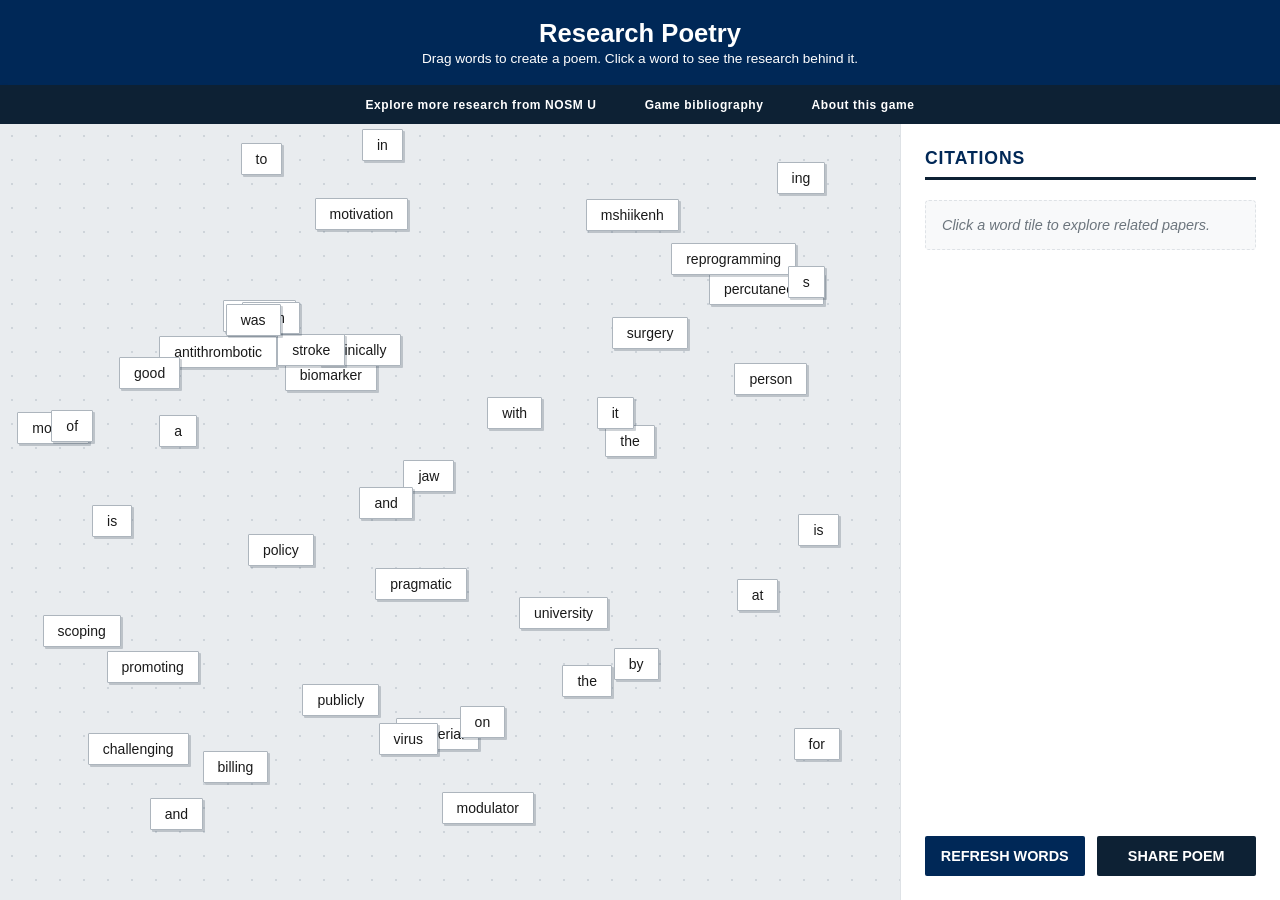
==== index.html @ a44dd26d "Update index.html" ====
<!DOCTYPE html>
<html lang="en">
<head>
    <meta charset="UTF-8">
    <meta name="viewport" content="width=device-width, initial-scale=1.0">
    <title>Research Poetry | NOSM University</title>
    <link rel="stylesheet" href="style.css">
</head>
<body>

<header>
    <div class="header-branding">
        <h1>Research Poetry</h1>
        <p>Drag words to create a poem. Click a word to see the research behind it.</p>
    </div>

    <nav class="header-nav" aria-label="Secondary Navigation">
        <div class="nav-container">
            <a href="https://libraryguides.nosm.ca/AnnFacPubs" target="_blank">Explore more research from NOSM U</a>
            <a href="bibliography.html" target="_blank">Game bibliography</a>
            <a href="https://github.com/erica-finch/research-poetry" target="_blank">About this game</a>
        </div>
    </nav>
</header>

<main id="game-container">
    <div id="workspace" aria-label="Poetry Workspace"></div>

    <aside id="info-panel">
        <section class="citation-section">
            <h2>Citations</h2>
            <div id="citation-display">
                <p class="placeholder">Click a word tile to explore related papers.</p>
                <ul id="citation-list"></ul>
            </div>
        </section>
        
        <div class="controls">
            <button type="button" id="refresh-btn">Refresh Words</button>
            <button type="button" id="share-btn">Share Poem</button>
        </div>
    </aside>
</main>

<script src="script.js"></script>
</body>
</html>
---- style.css ----
/* 1. Global Setup */
* {
    box-sizing: border-box;
    margin: 0;
    padding: 0;
}

body {
    /* Reverted to system-standard sans-serif stack */
    font-family: -apple-system, BlinkMacSystemFont, "Segoe UI", Roboto, Helvetica, Arial, sans-serif;
    background-color: #f8f9fa;
    color: #333;
    display: flex;
    flex-direction: column;
    height: 100vh;
    overflow: hidden;
}

/* Reset Header to stack vertically */
header {
    display: block;
    padding: 0;
    border-bottom: none;
}

/* 1. The Branding Bar (Lighter Blue: #002857) */
.header-branding {
    background-color: #002857; 
    padding: 1.2rem 2rem;
    color: #ffffff;
    text-align: center;
}

.header-branding h1 {
    font-size: 1.6rem;
    margin-bottom: 0.15rem;
    color: #ffffff;
}

.header-branding p {
    font-size: 0.85rem;
    color: #ffffff;
}

/* 2. The Navigation Bar (Darker Blue: #0d2134) */
.header-nav {
    background-color: #0d2134; 
    padding: 0; 
    box-shadow: 0 2px 4px rgba(0,0,0,0.1);
}

.nav-container {
    max-width: 1200px;
    display: flex;
    justify-content: center; /* Centers the group of links */
    margin: 0 auto; /* Ensures the container itself is centered if max-width is reached */
}

.header-nav a {
    color: #ffffff;
    text-decoration: none;
    font-size: 0.75rem;
    font-weight: 700;
    padding: 0.8rem 1.5rem;
    letter-spacing: 0.05em;
    transition: background-color 0.2s ease;
    display: inline-block;
    text-align: center;
}

.header-nav a:hover {
    background-color: #333; 
    color: #ffffff;
    text-decoration: none;
}

/* 3. Main Layout */
#game-container {
    display: flex;
    flex: 1;
    overflow: hidden;
}

/* 4. The Workspace (The Fridge) */
#workspace {
    position: relative;
    flex: 1;
    background-color: #e9ecef;
    background-image: radial-gradient(#ced4da 1px, transparent 1px);
    background-size: 24px 24px;
    cursor: default;
    overflow: hidden;
}

/* 5. The Magnetic Tiles */
.tile {
    position: absolute;
    padding: 7px 14px;
    background-color: #ffffff;
    color: #1a1a1a;
    border: 1px solid #adb5bd;
    border-radius: 1px;
    font-size: 14px;
    font-weight: 500;
    cursor: grab;
    user-select: none;
    box-shadow: 2px 2px 0px rgba(13, 33, 52, 0.2); 
    white-space: nowrap;
    transition: transform 0.05s ease, box-shadow 0.1s ease;
}

.tile:hover {
    border-color: #002857; 
    background-color: #fdfdfd;
}

.tile:active {
    cursor: grabbing;
    box-shadow: 4px 4px 12px rgba(0,0,0,0.15);
    z-index: 1000;
    transform: scale(1.02);
}

/* 6. Sidebar (Info Panel) */
#info-panel {
    width: 380px;
    background-color: #ffffff;
    border-left: 1px solid #dee2e6;
    display: flex;
    flex-direction: column;
    padding: 1.5rem;
    overflow-y: auto;
}

#info-panel h2 {
    font-size: 1.1rem;
    margin-bottom: 1.2rem;
    color: #002857; 
    border-bottom: 3px solid #0d2134; 
    padding-bottom: 0.5rem;
    text-transform: uppercase;
    letter-spacing: 0.05em;
}

.placeholder {
    color: #6c757d;
    font-style: italic;
    font-size: 0.9rem;
    background: #f8f9fa;
    padding: 1rem;
    border-radius: 4px;
    border: 1px dashed #dee2e6;
}

#citation-list {
    list-style: none;
}

#citation-list li {
    margin-bottom: 1.2rem;
    padding-bottom: 1rem;
    border-bottom: 1px solid #f1f3f5;
}

#citation-list a {
    color: #002857;
    text-decoration: none;
    font-weight: 600;
    font-size: 0.95rem;
    display: block;
    line-height: 1.4;
}

#citation-list a:hover {
    color: #0d2134;
    text-decoration: underline;
}

/* 7. Buttons */
.controls {
    margin-top: auto;
    display: grid;
    grid-template-columns: 1fr 1fr;
    gap: 12px;
    padding-top: 1.5rem;
}

button {
    padding: 12px;
    border: none;
    border-radius: 2px;
    cursor: pointer;
    font-weight: 600;
    font-size: 0.9rem;
    transition: all 0.2s;
    text-transform: uppercase;
}

#refresh-btn {
    background-color: #002857;
    color: white;
}

#refresh-btn:hover {
    background-color: #0d2134;
}

#share-btn {
    background-color: #0d2134;
    color: white;
}

#share-btn:hover {
    background-color: #333;
}
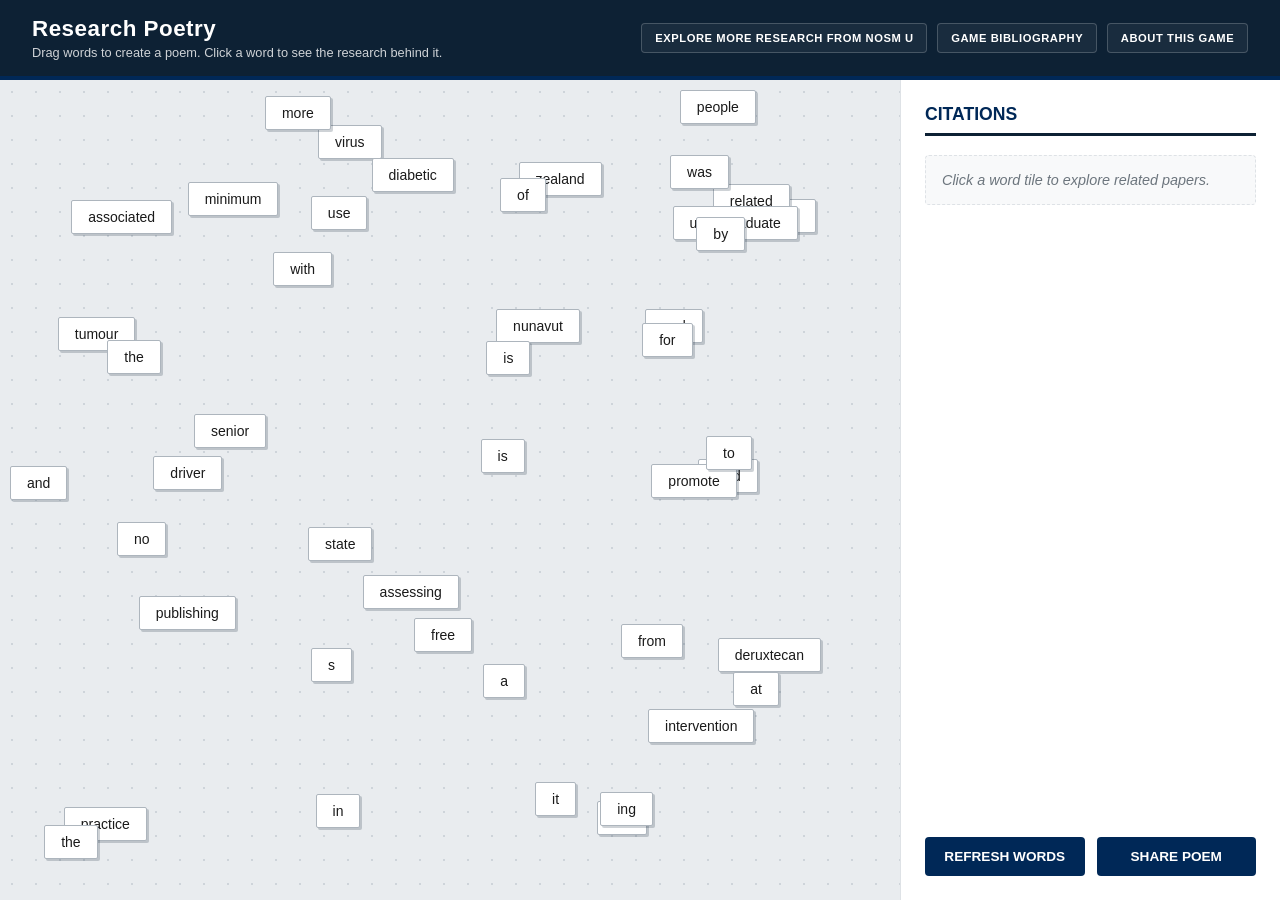
==== commit 25d17faf: "Update index.html" ====
--- a/index.html
+++ b/index.html
@@ -3,7 +3,10 @@
 <head>
     <meta charset="UTF-8">
     <meta name="viewport" content="width=device-width, initial-scale=1.0">
+    
+    <!-- EDIT: Change this text to appear in the browser tab -->
     <title>Research Poetry | NOSM University</title>
+    
     <link rel="stylesheet" href="style.css">
 </head>
 <body>
@@ -16,9 +19,12 @@
 
     <nav class="header-nav" aria-label="Secondary Navigation">
         <div class="nav-container">
+            
+            <!-- EDIT: Update these links to point to your institution's resources -->
             <a href="https://libraryguides.nosm.ca/AnnFacPubs" target="_blank">Explore more research from NOSM U</a>
             <a href="bibliography.html" target="_blank">Game bibliography</a>
             <a href="https://github.com/erica-finch/research-poetry" target="_blank">About this game</a>
+            
         </div>
     </nav>
 </header>
--- a/style.css
+++ b/style.css
@@ -6,7 +6,6 @@
 }
 
 body {
-    /* Reverted to system-standard sans-serif stack */
     font-family: -apple-system, BlinkMacSystemFont, "Segoe UI", Roboto, Helvetica, Arial, sans-serif;
     background-color: #f8f9fa;
     color: #333;
@@ -16,69 +15,90 @@
     overflow: hidden;
 }
 
-/* Reset Header to stack vertically */
+/* 2. Unified Header (Consolidated Branding & Nav) */
 header {
-    display: block;
-    padding: 0;
-    border-bottom: none;
-}
-
-/* 1. The Branding Bar (Lighter Blue: #002857) */
+    background-color: #0d2134;
+    color: #ffffff;
+    padding: 1rem 2rem;
+    display: flex;
+    flex-direction: column; /* Stacked on mobile by default */
+    align-items: center;
+    gap: 1rem;
+    border-bottom: 4px solid #002857;
+    z-index: 10;
+}
+
+/* Row layout for desktop */
+@media (min-width: 850px) {
+    header {
+        flex-direction: row;
+        justify-content: space-between;
+        text-align: left;
+    }
+}
+
 .header-branding {
-    background-color: #002857; 
-    padding: 1.2rem 2rem;
-    color: #ffffff;
     text-align: center;
 }
 
+@media (min-width: 850px) {
+    .header-branding {
+        text-align: left;
+    }
+}
+
 .header-branding h1 {
-    font-size: 1.6rem;
-    margin-bottom: 0.15rem;
-    color: #ffffff;
+    font-size: 1.4rem;
+    margin-bottom: 0.2rem;
+    letter-spacing: 0.5px;
 }
 
 .header-branding p {
-    font-size: 0.85rem;
-    color: #ffffff;
-}
-
-/* 2. The Navigation Bar (Darker Blue: #0d2134) */
-.header-nav {
-    background-color: #0d2134; 
-    padding: 0; 
-    box-shadow: 0 2px 4px rgba(0,0,0,0.1);
-}
-
+    font-size: 0.8rem;
+    opacity: 0.8;
+    font-weight: 300;
+}
+
+/* Nav Links as UI Buttons */
 .nav-container {
-    max-width: 1200px;
-    display: flex;
-    justify-content: center; /* Centers the group of links */
-    margin: 0 auto; /* Ensures the container itself is centered if max-width is reached */
+    display: flex;
+    flex-wrap: wrap;
+    justify-content: center;
+    gap: 10px;
 }
 
 .header-nav a {
     color: #ffffff;
     text-decoration: none;
-    font-size: 0.75rem;
-    font-weight: 700;
-    padding: 0.8rem 1.5rem;
+    font-size: 0.7rem;
+    font-weight: 600;
+    padding: 0.5rem 0.8rem;
+    background-color: rgba(255, 255, 255, 0.05);
+    border: 1px solid rgba(255, 255, 255, 0.2);
+    border-radius: 4px;
+    text-transform: uppercase;
     letter-spacing: 0.05em;
-    transition: background-color 0.2s ease;
-    display: inline-block;
-    text-align: center;
+    transition: all 0.2s ease;
 }
 
 .header-nav a:hover {
-    background-color: #333; 
-    color: #ffffff;
-    text-decoration: none;
-}
-
-/* 3. Main Layout */
+    background-color: #002857;
+    border-color: #002857;
+    filter: brightness(1.5);
+}
+
+/* 3. Main Content Area */
 #game-container {
     display: flex;
     flex: 1;
     overflow: hidden;
+}
+
+@media (max-width: 768px) {
+    #game-container {
+        flex-direction: column;
+        overflow-y: auto;
+    }
 }
 
 /* 4. The Workspace (The Fridge) */
@@ -88,37 +108,41 @@
     background-color: #e9ecef;
     background-image: radial-gradient(#ced4da 1px, transparent 1px);
     background-size: 24px 24px;
+    overflow: hidden;
     cursor: default;
-    overflow: hidden;
-}
-
-/* 5. The Magnetic Tiles */
+}
+
+@media (max-width: 768px) {
+    #workspace {
+        height: 55vh;
+        min-height: 400px;
+        border-bottom: 1px solid #dee2e6;
+    }
+}
+
+/* 5. Magnetic Tiles */
 .tile {
     position: absolute;
-    padding: 7px 14px;
+    padding: 8px 16px;
     background-color: #ffffff;
     color: #1a1a1a;
     border: 1px solid #adb5bd;
-    border-radius: 1px;
+    border-radius: 2px;
     font-size: 14px;
     font-weight: 500;
     cursor: grab;
     user-select: none;
-    box-shadow: 2px 2px 0px rgba(13, 33, 52, 0.2); 
+    box-shadow: 2px 2px 0px rgba(13, 33, 52, 0.2);
     white-space: nowrap;
+    touch-action: none; /* Prevents scrolling while dragging on mobile */
     transition: transform 0.05s ease, box-shadow 0.1s ease;
-}
-
-.tile:hover {
-    border-color: #002857; 
-    background-color: #fdfdfd;
 }
 
 .tile:active {
     cursor: grabbing;
     box-shadow: 4px 4px 12px rgba(0,0,0,0.15);
-    z-index: 1000;
-    transform: scale(1.02);
+    z-index: 2000 !important;
+    transform: scale(1.05);
 }
 
 /* 6. Sidebar (Info Panel) */
@@ -132,14 +156,21 @@
     overflow-y: auto;
 }
 
+@media (max-width: 768px) {
+    #info-panel {
+        width: 100%;
+        height: auto;
+        border-left: none;
+    }
+}
+
 #info-panel h2 {
     font-size: 1.1rem;
     margin-bottom: 1.2rem;
-    color: #002857; 
-    border-bottom: 3px solid #0d2134; 
+    color: #002857;
+    border-bottom: 3px solid #0d2134;
     padding-bottom: 0.5rem;
     text-transform: uppercase;
-    letter-spacing: 0.05em;
 }
 
 .placeholder {
@@ -152,14 +183,11 @@
     border: 1px dashed #dee2e6;
 }
 
-#citation-list {
-    list-style: none;
-}
-
 #citation-list li {
     margin-bottom: 1.2rem;
-    padding-bottom: 1rem;
+    list-style: none;
     border-bottom: 1px solid #f1f3f5;
+    padding-bottom: 0.8rem;
 }
 
 #citation-list a {
@@ -167,16 +195,13 @@
     text-decoration: none;
     font-weight: 600;
     font-size: 0.95rem;
-    display: block;
-    line-height: 1.4;
 }
 
 #citation-list a:hover {
-    color: #0d2134;
     text-decoration: underline;
 }
 
-/* 7. Buttons */
+/* 7. Controls */
 .controls {
     margin-top: auto;
     display: grid;
@@ -188,12 +213,12 @@
 button {
     padding: 12px;
     border: none;
-    border-radius: 2px;
+    border-radius: 4px;
     cursor: pointer;
-    font-weight: 600;
-    font-size: 0.9rem;
+    font-weight: 700;
+    font-size: 0.85rem;
+    text-transform: uppercase;
     transition: all 0.2s;
-    text-transform: uppercase;
 }
 
 #refresh-btn {
@@ -201,15 +226,11 @@
     color: white;
 }
 
-#refresh-btn:hover {
-    background-color: #0d2134;
-}
-
 #share-btn {
-    background-color: #0d2134;
+    background-color: #002857;
     color: white;
 }
 
-#share-btn:hover {
-    background-color: #333;
-}
+button:hover {
+    filter: brightness(1.5);
+}
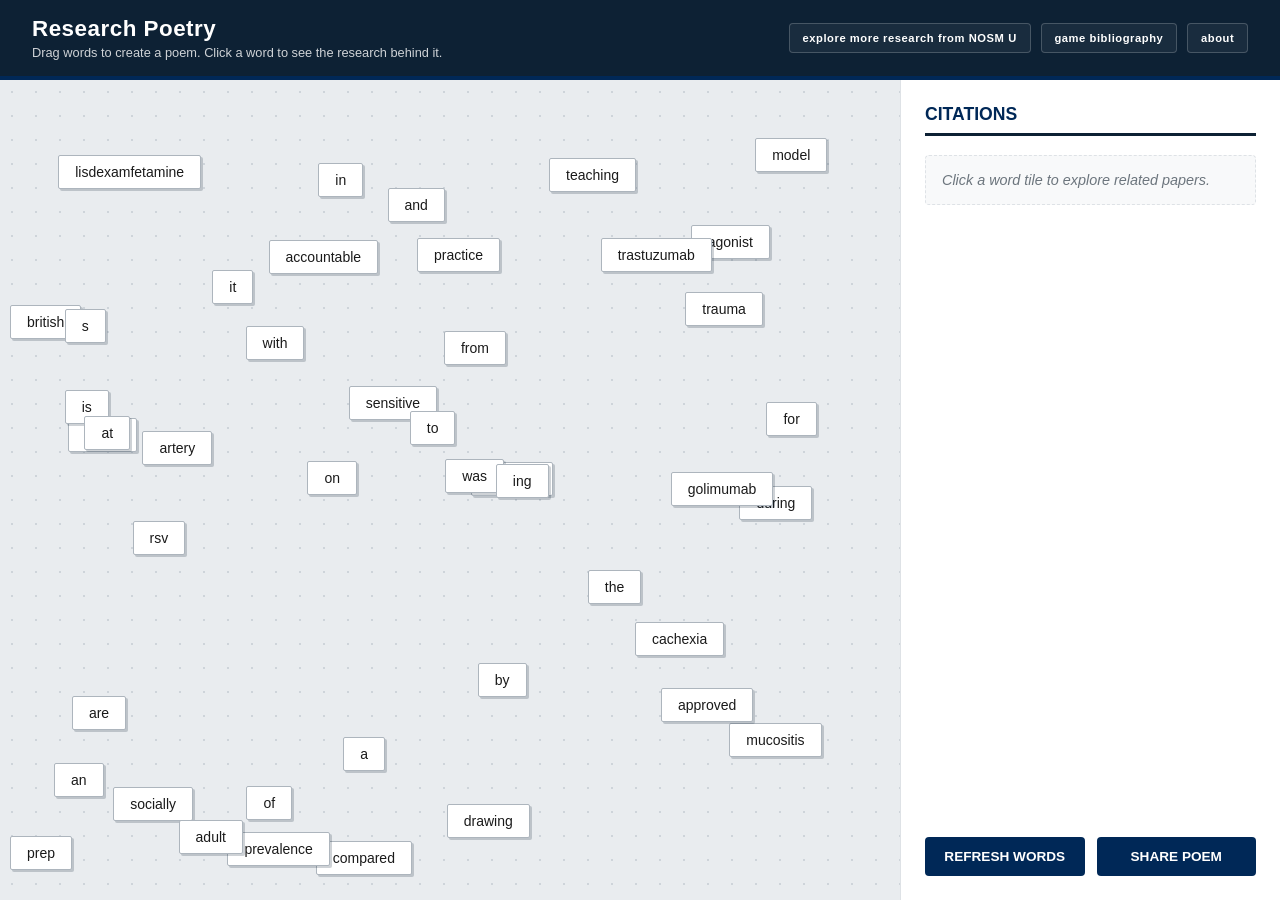
==== commit c7e65a54: "Update index.html" ====
--- a/index.html
+++ b/index.html
@@ -21,9 +21,9 @@
         <div class="nav-container">
             
             <!-- EDIT: Update these links to point to your institution's resources -->
-            <a href="https://libraryguides.nosm.ca/AnnFacPubs" target="_blank">Explore more research from NOSM U</a>
-            <a href="bibliography.html" target="_blank">Game bibliography</a>
-            <a href="https://github.com/erica-finch/research-poetry" target="_blank">About this game</a>
+            <a href="https://libraryguides.nosm.ca/AnnFacPubs" target="_blank">explore more research from NOSM U</a>
+            <a href="bibliography.html" target="_blank">game bibliography</a>
+            <a href="https://github.com/erica-finch/research-poetry" target="_blank">about</a>
             
         </div>
     </nav>
--- a/style.css
+++ b/style.css
@@ -6,6 +6,7 @@
 }
 
 body {
+    /* EDIT: Change fonts here to match your institution's style guide */
     font-family: -apple-system, BlinkMacSystemFont, "Segoe UI", Roboto, Helvetica, Arial, sans-serif;
     background-color: #f8f9fa;
     color: #333;
@@ -17,14 +18,16 @@
 
 /* 2. Unified Header (Consolidated Branding & Nav) */
 header {
-    background-color: #0d2134;
+    /* EDIT: Replace #0d2134 (Dark Blue) with your primary institutional color */
+    background-color: #0d2134; 
     color: #ffffff;
     padding: 1rem 2rem;
     display: flex;
-    flex-direction: column; /* Stacked on mobile by default */
+    flex-direction: column;
     align-items: center;
     gap: 1rem;
-    border-bottom: 4px solid #002857;
+    /* EDIT: Replace #002857 (Light Blue) with your secondary accent color */
+    border-bottom: 4px solid #002857; 
     z-index: 10;
 }
 
@@ -76,12 +79,12 @@
     background-color: rgba(255, 255, 255, 0.05);
     border: 1px solid rgba(255, 255, 255, 0.2);
     border-radius: 4px;
-    text-transform: uppercase;
     letter-spacing: 0.05em;
     transition: all 0.2s ease;
 }
 
 .header-nav a:hover {
+    /* EDIT: Hover color for navigation buttons */
     background-color: #002857;
     border-color: #002857;
     filter: brightness(1.5);
@@ -105,6 +108,7 @@
 #workspace {
     position: relative;
     flex: 1;
+    /* EDIT: Change background color of the 'fridge' here */
     background-color: #e9ecef;
     background-image: radial-gradient(#ced4da 1px, transparent 1px);
     background-size: 24px 24px;
@@ -132,9 +136,10 @@
     font-weight: 500;
     cursor: grab;
     user-select: none;
-    box-shadow: 2px 2px 0px rgba(13, 33, 52, 0.2);
+    /* EDIT: Change the tile's shadow color to match your brand */
+    box-shadow: 2px 2px 0px rgba(13, 33, 52, 0.2); 
     white-space: nowrap;
-    touch-action: none; /* Prevents scrolling while dragging on mobile */
+    touch-action: none;
     transition: transform 0.05s ease, box-shadow 0.1s ease;
 }
 
@@ -167,8 +172,10 @@
 #info-panel h2 {
     font-size: 1.1rem;
     margin-bottom: 1.2rem;
-    color: #002857;
-    border-bottom: 3px solid #0d2134;
+    /* EDIT: Sidebar heading color */
+    color: #002857; 
+    /* EDIT: Sidebar heading underline color */
+    border-bottom: 3px solid #0d2134; 
     padding-bottom: 0.5rem;
     text-transform: uppercase;
 }
@@ -191,6 +198,7 @@
 }
 
 #citation-list a {
+    /* EDIT: Link color in the citation list */
     color: #002857;
     text-decoration: none;
     font-weight: 600;
@@ -222,11 +230,13 @@
 }
 
 #refresh-btn {
+    /* EDIT: 'Refresh' button color */
     background-color: #002857;
     color: white;
 }
 
 #share-btn {
+    /* EDIT: 'Share' button color */
     background-color: #002857;
     color: white;
 }
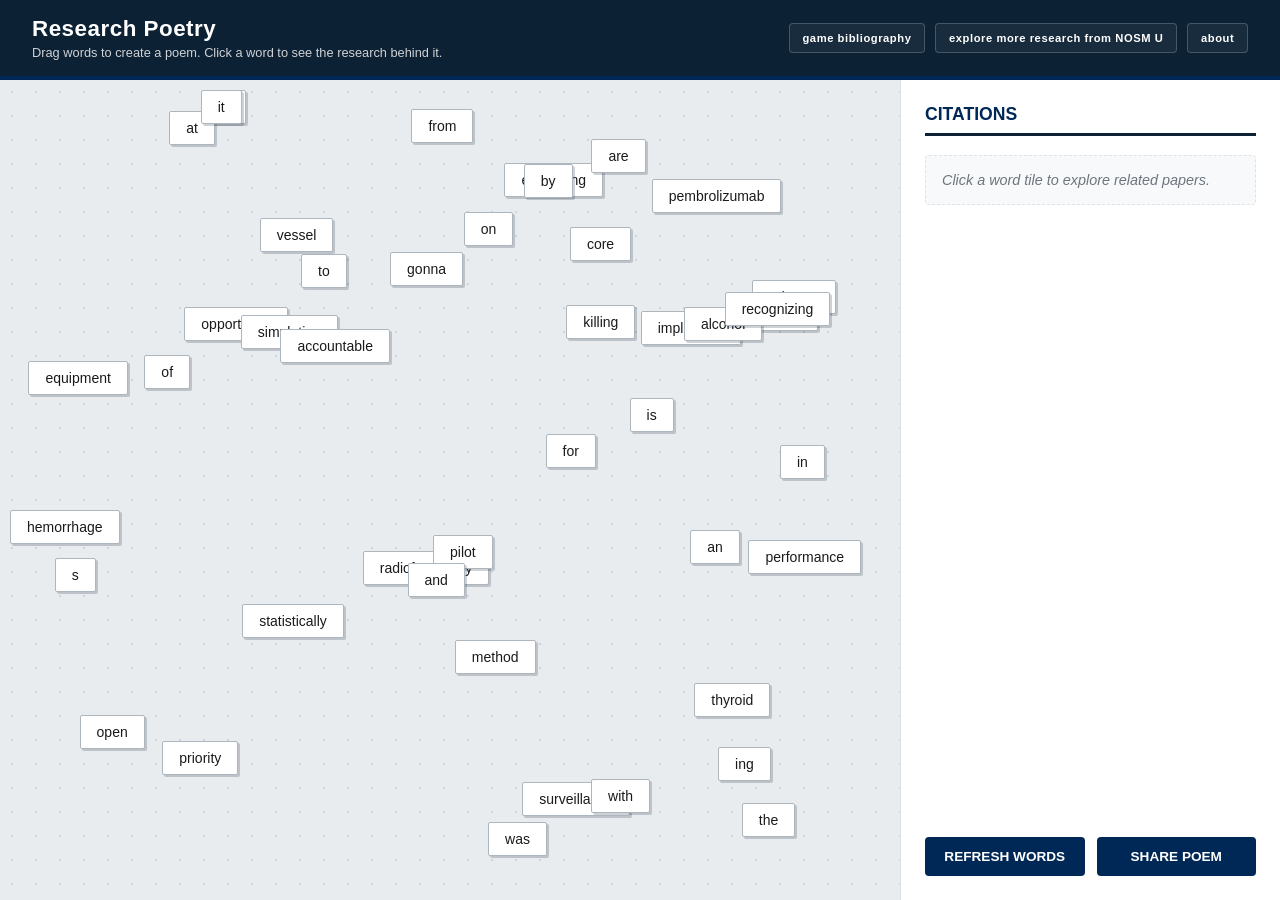
==== commit 3791ea41: "Update index.html" ====
--- a/index.html
+++ b/index.html
@@ -21,8 +21,8 @@
         <div class="nav-container">
             
             <!-- EDIT: Update these links to point to your institution's resources -->
+            <a href="bibliography.html" target="_blank">game bibliography</a>
             <a href="https://libraryguides.nosm.ca/AnnFacPubs" target="_blank">explore more research from NOSM U</a>
-            <a href="bibliography.html" target="_blank">game bibliography</a>
             <a href="https://github.com/erica-finch/research-poetry" target="_blank">about</a>
             
         </div>
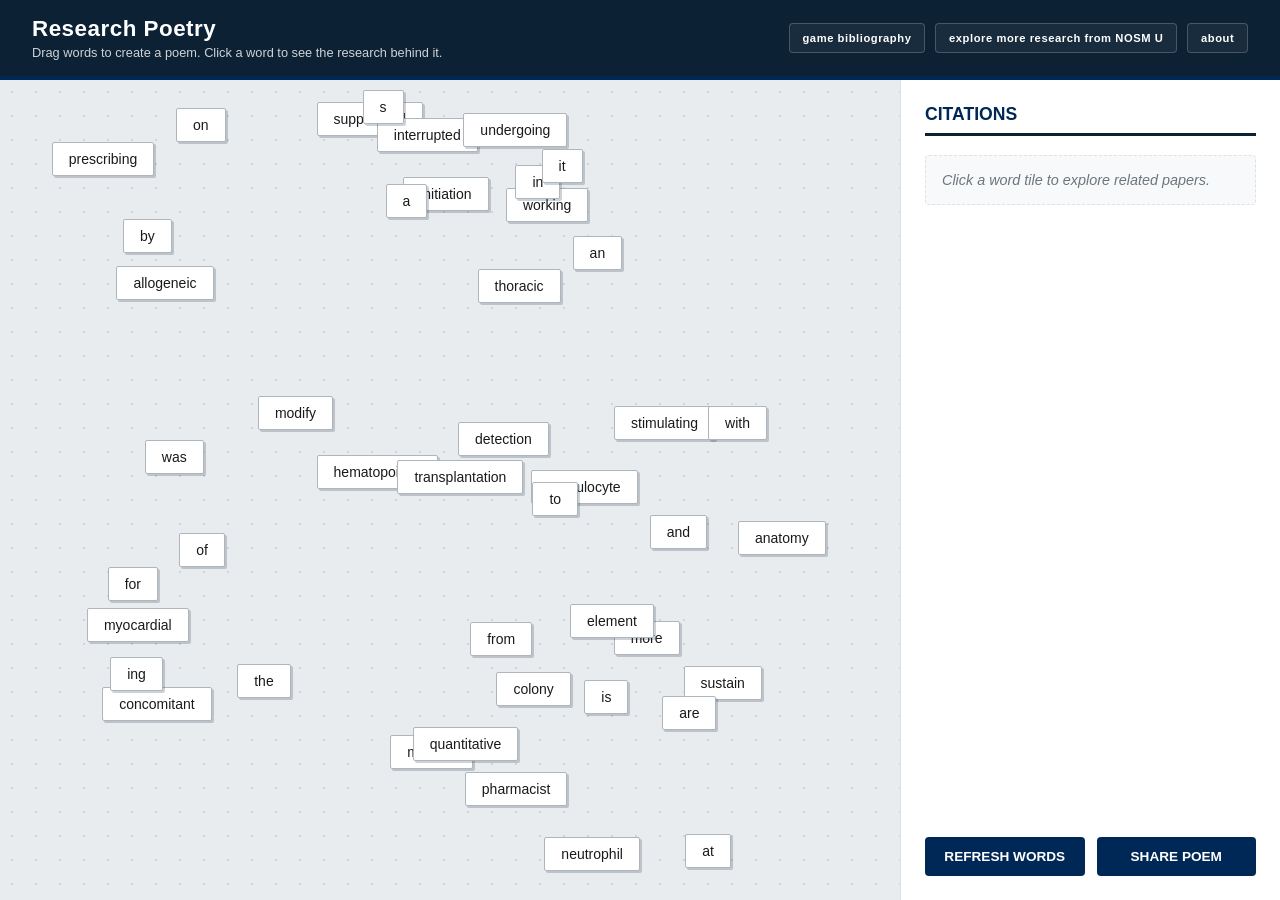
==== commit abb04559: "Update index.html" ====
--- a/index.html
+++ b/index.html
@@ -19,9 +19,9 @@
 
     <nav class="header-nav" aria-label="Secondary Navigation">
         <div class="nav-container">
-            
+            <a href="bibliography.html" target="_blank">game bibliography</a>
+
             <!-- EDIT: Update these links to point to your institution's resources -->
-            <a href="bibliography.html" target="_blank">game bibliography</a>
             <a href="https://libraryguides.nosm.ca/AnnFacPubs" target="_blank">explore more research from NOSM U</a>
             <a href="https://github.com/erica-finch/research-poetry" target="_blank">about</a>
             
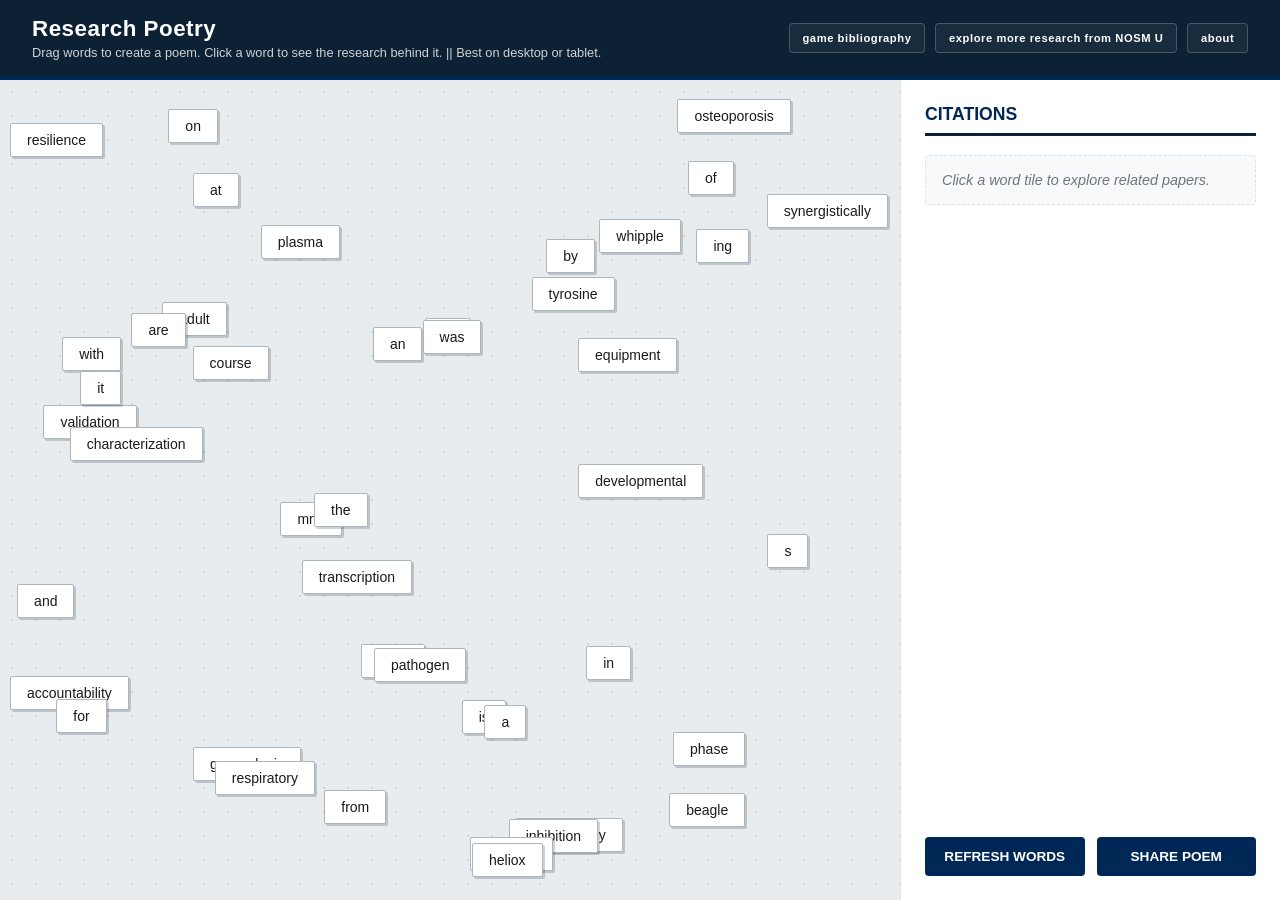
==== commit 969954b1: "Update index.html" ====
--- a/index.html
+++ b/index.html
@@ -14,7 +14,7 @@
 <header>
     <div class="header-branding">
         <h1>Research Poetry</h1>
-        <p>Drag words to create a poem. Click a word to see the research behind it.</p>
+        <p>Drag words to create a poem. Click a word to see the research behind it. || Best on desktop or tablet.</p>
     </div>
 
     <nav class="header-nav" aria-label="Secondary Navigation">
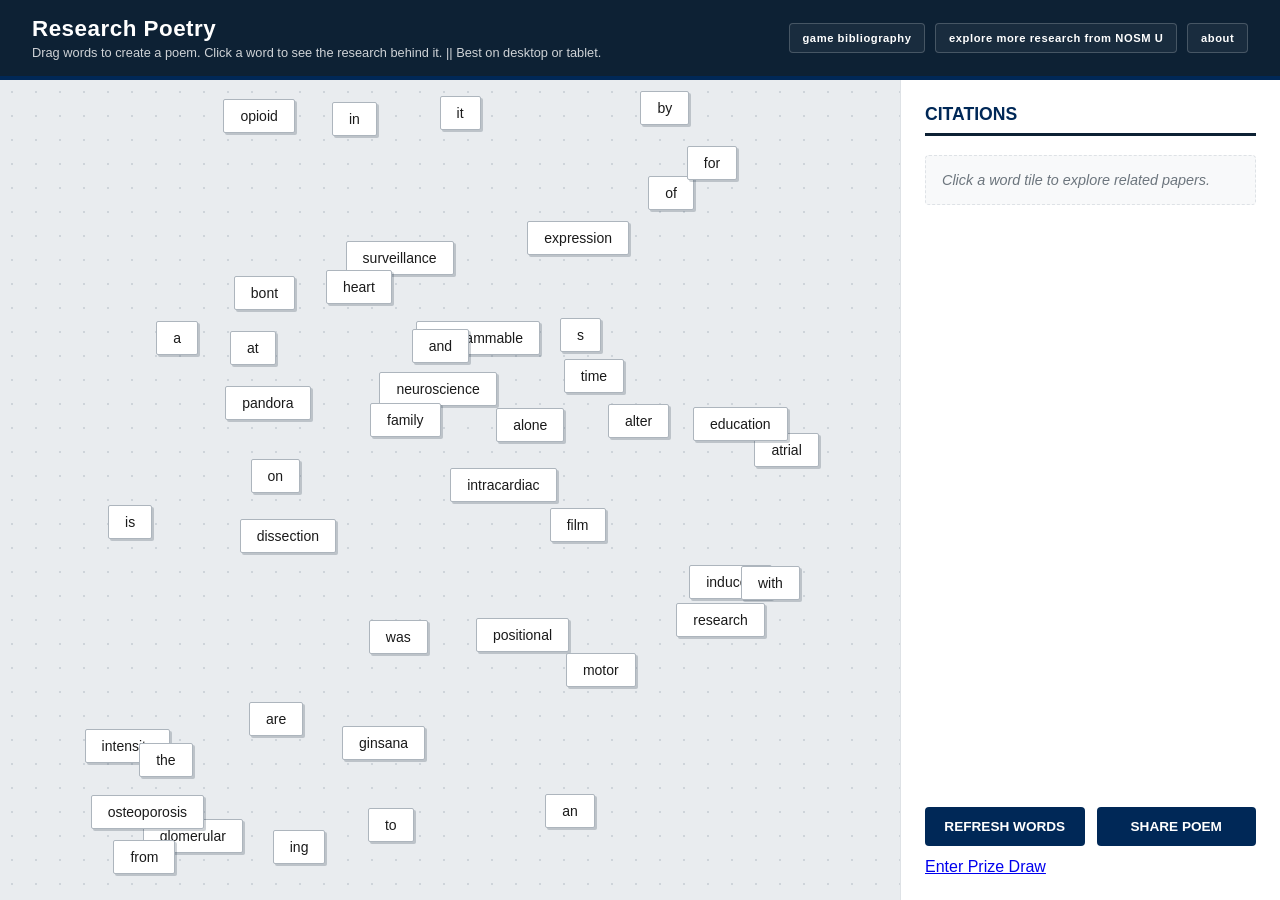
==== commit f3b0e8ae: "Update index.html" ====
--- a/index.html
+++ b/index.html
@@ -44,6 +44,7 @@
         <div class="controls">
             <button type="button" id="refresh-btn">Refresh Words</button>
             <button type="button" id="share-btn">Share Poem</button>
+            <a href="https://nosm.libwizard.com/f/poetry_draw" target="_blank" class="contest-btn">Enter Prize Draw</a>
         </div>
     </aside>
 </main>
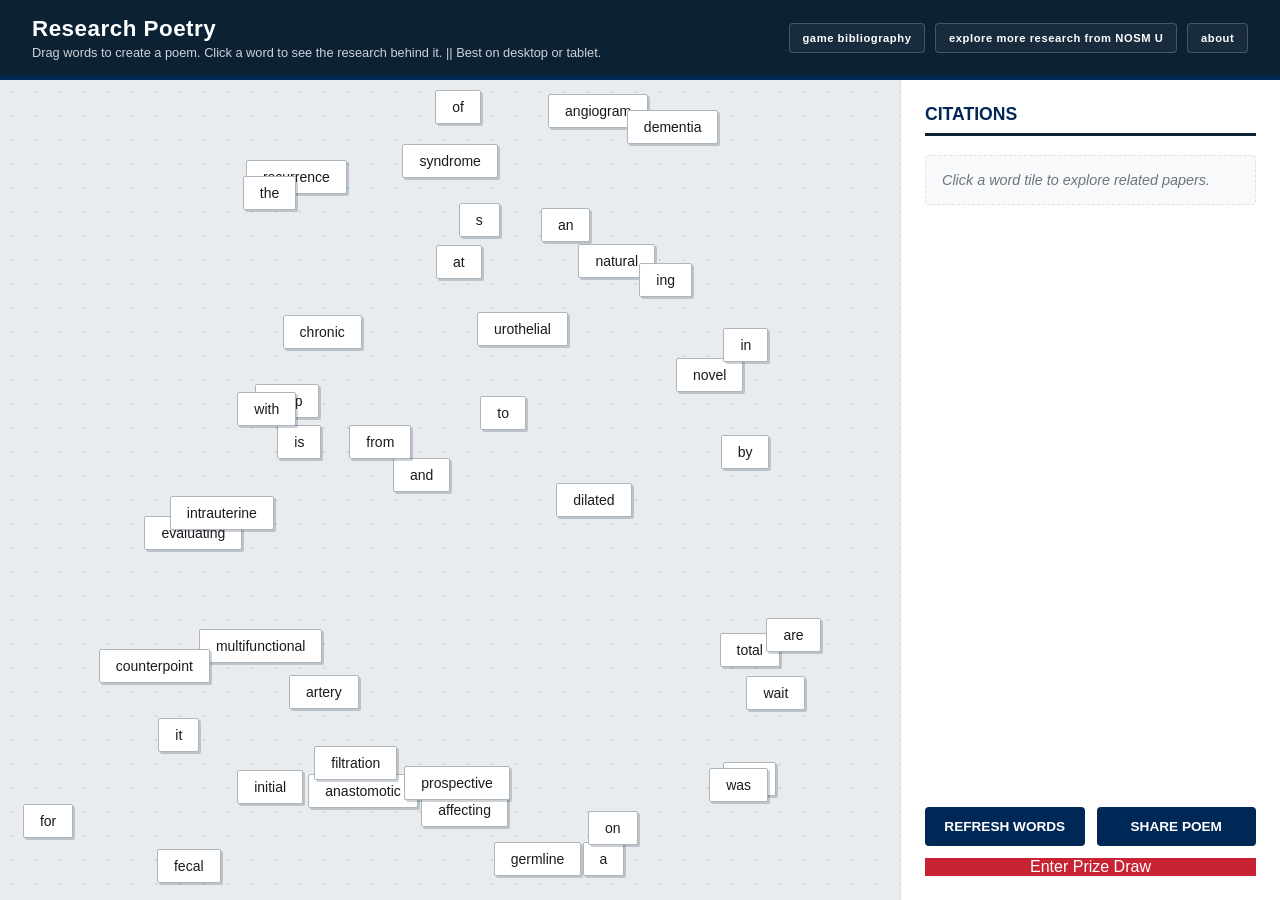
==== commit 19957eea: "Update index.html" ====
--- a/index.html
+++ b/index.html
@@ -44,6 +44,7 @@
         <div class="controls">
             <button type="button" id="refresh-btn">Refresh Words</button>
             <button type="button" id="share-btn">Share Poem</button>
+            <!-- EDIT: Change the link to your own entry form. If you're not running a contest, remove this line. Remove the corresponding lines in style.css as well -->
             <a href="https://nosm.libwizard.com/f/poetry_draw" target="_blank" class="contest-btn">Enter Prize Draw</a>
         </div>
     </aside>
--- a/style.css
+++ b/style.css
@@ -244,3 +244,14 @@
 button:hover {
     filter: brightness(1.5);
 }
+
+.contest-btn { /* EDIT: You can remove this block if you are not running a contest. Also remove the Contest button from index.html. */
+    grid-column: span 2;
+    background-color: #c82333; /* EDIT: A different color to make it pop */
+    color: white;
+    text-align: center;
+    text-decoration: none;
+    display: flex;
+    align-items: center;
+    justify-content: center;
+}
